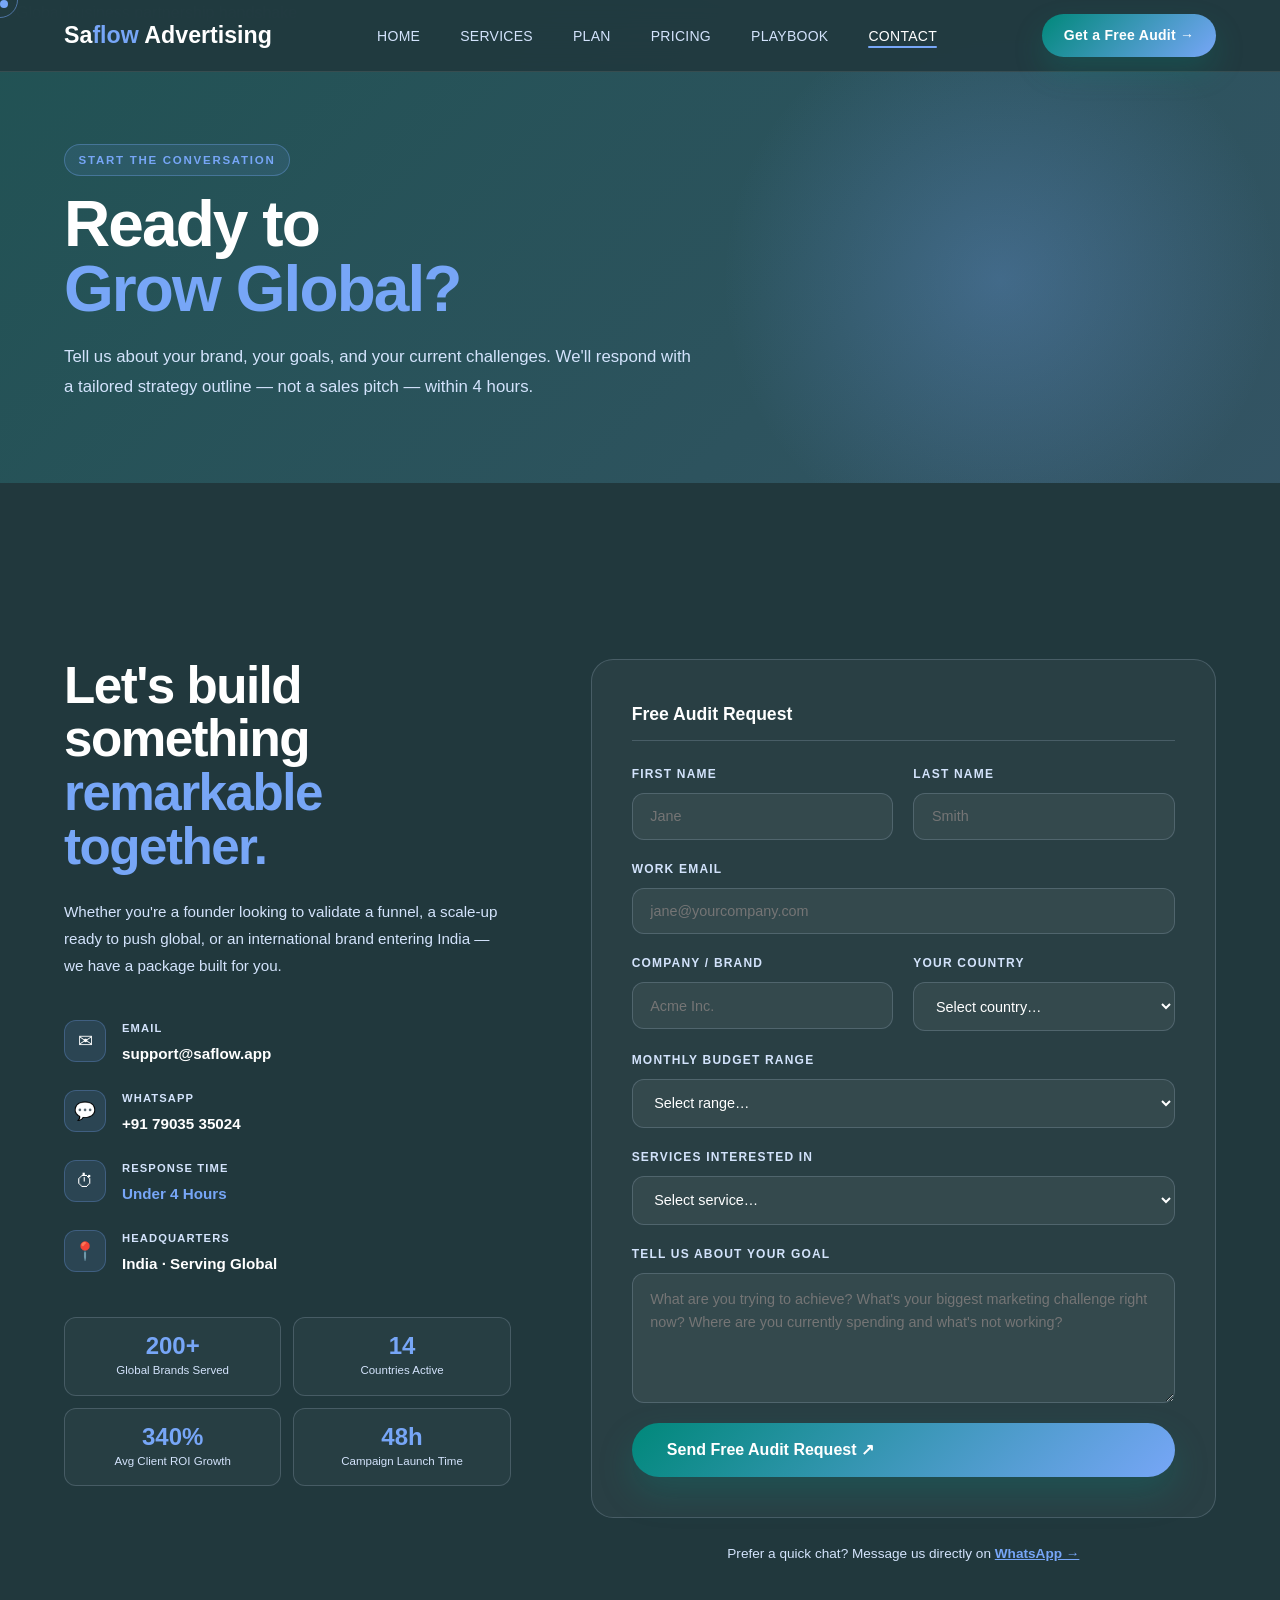
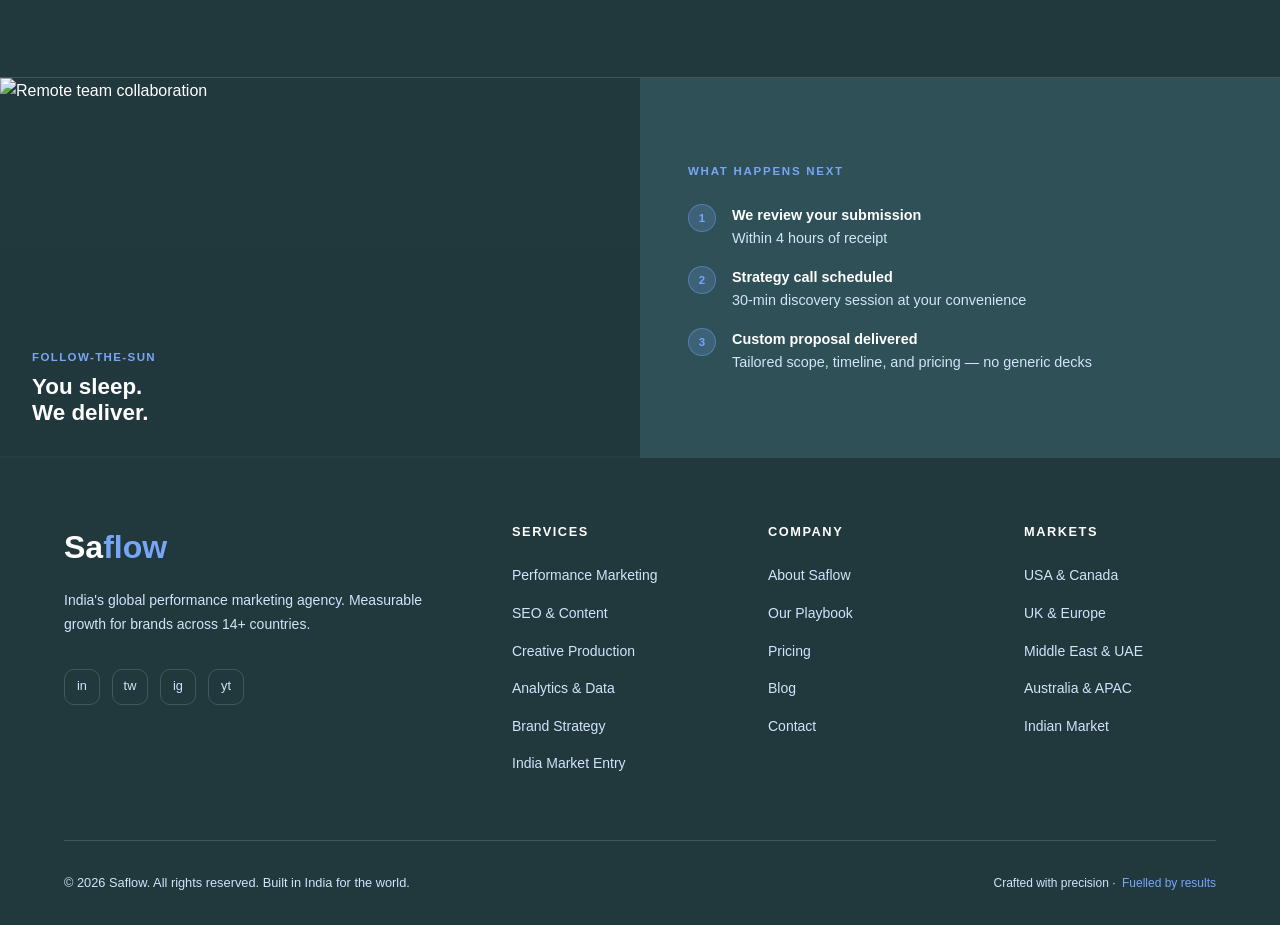
==== contact.html @ bac167d6 "complete UI" ====
<!DOCTYPE html>
<html lang="en">
<head>
<meta charset="UTF-8"/>
<meta name="viewport" content="width=device-width, initial-scale=1.0"/>
<title>Contact — Saflow Advertising</title>
<meta name="description" content="Get in touch with Saflow Advertising. Start a free performance audit, request a custom quote, or just ask a question — we respond in under 4 hours."/>
<meta property="og:title" content="Contact Saflow Advertising"/>
<meta property="og:description" content="Ready to grow globally? Get a free audit from Saflow Advertising. Response in under 4 hours."/>
<meta property="og:type" content="website"/>
<meta property="og:url" content="https://ads.saflow.app/contact.html"/>
<meta property="og:image" content="https://ads.saflow.app/og-image.png"/>
<meta name="theme-color" content="#21383D"/>
<link rel="canonical" href="https://ads.saflow.app/contact.html"/>
<link rel="icon" type="image/svg+xml" href="favicon.svg"/>
<link rel="preconnect" href="https://fonts.googleapis.com"/>
<link rel="preconnect" href="https://fonts.gstatic.com" crossorigin/>
<link href="https://fonts.googleapis.com/css2?family=Syne:wght@400;700;800&family=DM+Sans:ital,opsz,wght@0,9..40,300;0,9..40,400;0,9..40,500;1,9..40,300&display=swap" rel="stylesheet"/>
<link rel="stylesheet" href="shared.css"/>
<style>
.contact-layout{display:grid;grid-template-columns:1fr 1.4fr;gap:5rem;align-items:start;margin-top:4rem}
.contact-sidebar{position:sticky;top:120px}
.contact-sidebar-title{font-family:var(--font-head);font-size:clamp(2rem,4vw,3.2rem);font-weight:800;line-height:1.05;letter-spacing:-.03em;color:var(--txt);margin-bottom:1.5rem}
.contact-sidebar-title em{color:var(--accent2);font-style:normal}
.contact-sidebar-desc{color:var(--txt2);font-size:.95rem;line-height:1.8;font-weight:300;margin-bottom:2.5rem}
.contact-details{display:flex;flex-direction:column;gap:1.5rem;margin-bottom:2.5rem}
.contact-detail-item{display:flex;gap:1rem;align-items:flex-start}
.contact-detail-icon{width:42px;height:42px;border-radius:12px;background:rgba(119,166,247,.12);border:1px solid rgba(119,166,247,.28);display:flex;align-items:center;justify-content:center;font-size:1.1rem;flex-shrink:0}
.contact-detail-label{font-size:.7rem;font-weight:700;letter-spacing:.1em;text-transform:uppercase;color:var(--txt2);margin-bottom:.25rem}
.contact-detail-val{color:var(--txt);font-weight:600;font-size:.95rem}
.trust-badges{display:grid;grid-template-columns:1fr 1fr;gap:.75rem}
.trust-badge{border:1px solid var(--border);border-radius:12px;padding:1rem;text-align:center;background:rgba(255,255,255,.03)}
.trust-badge-num{font-family:var(--font-head);font-size:1.5rem;font-weight:800;color:var(--accent2);line-height:1}
.trust-badge-label{font-size:.72rem;color:var(--txt2);margin-top:.3rem;line-height:1.4}
.form-card{background:rgba(255,255,255,.04);border:1px solid var(--border);border-radius:22px;padding:2.5rem}
.form-section-title{font-family:var(--font-head);font-size:1.1rem;font-weight:700;color:var(--txt);margin-bottom:1.5rem;padding-bottom:.75rem;border-bottom:1px solid var(--border)}
@media(max-width:1024px){.contact-layout{grid-template-columns:1fr;gap:3rem}.contact-sidebar{position:static}.trust-badges{grid-template-columns:repeat(4,1fr)}}
@media(max-width:768px){.trust-badges{grid-template-columns:1fr 1fr}.form-card{padding:1.5rem}}
</style>
</head>
<body>
<div class="cursor" id="cursor"></div>
<div class="cursor-ring" id="cursorRing"></div>

<!-- NAV -->
<nav>
  <a href="index.html" class="nav-logo">Sa<span>flow</span> Advertising</a>
  <button class="nav-toggle" id="navToggle" type="button" aria-label="Toggle menu" aria-expanded="false"><span></span></button>
  <ul class="nav-links">
    <li><a href="index.html">Home</a></li>
    <li><a href="services.html">Services</a></li>
    <li><a href="plan.html">Plan</a></li>
    <li><a href="pricing.html">Pricing</a></li>
    <li><a href="playbook.html">Playbook</a></li>
    <li><a href="contact.html">Contact</a></li>
  </ul>
  <a href="contact.html" class="nav-cta">Get a Free Audit →</a>
</nav>

<!-- PAGE HERO -->
<section class="page-hero">
  <img class="page-hero-img" src="https://images.unsplash.com/photo-1521791136064-7986c2920216?w=1400&q=80" alt="Global business partnership handshake"/>
  <div class="page-hero-glow"></div>
  <div class="page-hero-inner">
    <div class="page-hero-tag">Start the Conversation</div>
    <h1 class="page-hero-title">Ready to<br/><em>Grow Global?</em></h1>
    <p class="page-hero-desc">Tell us about your brand, your goals, and your current challenges. We'll respond with a tailored strategy outline — not a sales pitch — within 4 hours.</p>
  </div>
</section>

<!-- CONTACT SECTION -->
<section class="section" style="background:var(--bg)">
  <div class="contact-layout">

    <!-- SIDEBAR -->
    <div class="contact-sidebar reveal-left">
      <div class="contact-sidebar-title">Let's build something<br/><em>remarkable together.</em></div>
      <p class="contact-sidebar-desc">Whether you're a founder looking to validate a funnel, a scale-up ready to push global, or an international brand entering India — we have a package built for you.</p>

      <div class="contact-details">
        <div class="contact-detail-item">
          <div class="contact-detail-icon">✉</div>
          <div>
            <div class="contact-detail-label">Email</div>
            <div class="contact-detail-val">support@saflow.app</div>
          </div>
        </div>
        <div class="contact-detail-item">
          <div class="contact-detail-icon">💬</div>
          <div>
            <div class="contact-detail-label">WhatsApp</div>
            <div class="contact-detail-val">+91 79035 35024</div>
          </div>
        </div>
        <div class="contact-detail-item">
          <div class="contact-detail-icon">⏱</div>
          <div>
            <div class="contact-detail-label">Response Time</div>
            <div class="contact-detail-val" style="color:var(--accent2)">Under 4 Hours</div>
          </div>
        </div>
        <div class="contact-detail-item">
          <div class="contact-detail-icon">📍</div>
          <div>
            <div class="contact-detail-label">Headquarters</div>
            <div class="contact-detail-val">India · Serving Global</div>
          </div>
        </div>
      </div>

      <div class="trust-badges">
        <div class="trust-badge">
          <div class="trust-badge-num">200+</div>
          <div class="trust-badge-label">Global Brands Served</div>
        </div>
        <div class="trust-badge">
          <div class="trust-badge-num">14</div>
          <div class="trust-badge-label">Countries Active</div>
        </div>
        <div class="trust-badge">
          <div class="trust-badge-num">340%</div>
          <div class="trust-badge-label">Avg Client ROI Growth</div>
        </div>
        <div class="trust-badge">
          <div class="trust-badge-num">48h</div>
          <div class="trust-badge-label">Campaign Launch Time</div>
        </div>
      </div>
    </div>

    <!-- FORM -->
    <div class="reveal">
      <div class="form-card">
        <div class="form-section-title">Free Audit Request</div>
        <form class="contact-form" id="contactForm" action="https://formspree.io/f/saflow" method="POST" onsubmit="handleSubmit(event)">
          <div class="form-row">
            <div class="form-group">
              <label class="form-label" for="firstName">First Name</label>
              <input class="form-input" type="text" id="firstName" name="firstName" placeholder="Jane" required/>
            </div>
            <div class="form-group">
              <label class="form-label" for="lastName">Last Name</label>
              <input class="form-input" type="text" id="lastName" name="lastName" placeholder="Smith" required/>
            </div>
          </div>
          <div class="form-group">
            <label class="form-label" for="email">Work Email</label>
            <input class="form-input" type="email" id="email" name="email" placeholder="jane@yourcompany.com" required/>
          </div>
          <div class="form-row">
            <div class="form-group">
              <label class="form-label" for="company">Company / Brand</label>
              <input class="form-input" type="text" id="company" name="company" placeholder="Acme Inc."/>
            </div>
            <div class="form-group">
              <label class="form-label" for="country">Your Country</label>
              <select class="form-select" id="country" name="country">
                <option value="">Select country…</option>
                <option>United States</option>
                <option>United Kingdom</option>
                <option>Germany</option>
                <option>UAE / Dubai</option>
                <option>Australia</option>
                <option>Canada</option>
                <option>Singapore</option>
                <option>Netherlands</option>
                <option>France</option>
                <option>India</option>
                <option>Other</option>
              </select>
            </div>
          </div>
          <div class="form-group">
            <label class="form-label" for="budget">Monthly Budget Range</label>
            <select class="form-select" id="budget" name="budget">
              <option value="">Select range…</option>
              <option>Under $1,500/mo</option>
              <option>$1,500 – $5,000/mo</option>
              <option>$5,000 – $10,000/mo</option>
              <option>$10,000 – $25,000/mo</option>
              <option>$25,000+/mo</option>
            </select>
          </div>
          <div class="form-group">
            <label class="form-label" for="services">Services Interested In</label>
            <select class="form-select" id="services" name="services">
              <option value="">Select service…</option>
              <option>Performance Marketing (Google/Meta)</option>
              <option>SEO &amp; Content Strategy</option>
              <option>Creative Content Production</option>
              <option>Analytics &amp; Data Intelligence</option>
              <option>Brand Strategy &amp; Identity</option>
              <option>India Market Entry</option>
              <option>Full Growth Retainer</option>
            </select>
          </div>
          <div class="form-group">
            <label class="form-label" for="message">Tell Us About Your Goal</label>
            <textarea class="form-textarea" id="message" name="message" placeholder="What are you trying to achieve? What's your biggest marketing challenge right now? Where are you currently spending and what's not working?"></textarea>
          </div>
          <button type="submit" class="form-submit" id="submitBtn">
            <span id="submitText">Send Free Audit Request ↗</span>
          </button>
        </form>
        <div id="formSuccess" style="display:none;text-align:center;padding:2rem 0">
          <div style="font-size:2.5rem;margin-bottom:1rem">✅</div>
          <div style="font-family:var(--font-head);font-size:1.35rem;font-weight:700;color:var(--txt);margin-bottom:.65rem">Request received!</div>
          <div style="color:var(--txt2);font-size:.9rem;line-height:1.7">We'll review your details and get back to you<br/>within <strong style="color:var(--accent2)">4 hours</strong> with a personalised strategy outline.</div>
        </div>
      </div>

      <!-- Alternative contact note -->
      <div style="margin-top:1.5rem;text-align:center;color:var(--txt2);font-size:.85rem;line-height:1.7">
        Prefer a quick chat? Message us directly on
        <a href="https://wa.me/917903535024" style="color:var(--accent2);font-weight:700">WhatsApp →</a>
      </div>
    </div>
  </div>
</section>

<!-- IMAGE FEATURE -->
<div style="display:grid;grid-template-columns:1fr 1fr;height:380px;border-top:1px solid var(--border);border-bottom:1px solid var(--border)">
  <div class="img-panel" style="border-radius:0;border:none;height:380px">
    <img src="https://images.unsplash.com/photo-1600880292203-757bb62b4baf?w=900&q=80" alt="Remote team collaboration" loading="lazy"/>
    <div class="img-overlay"></div>
    <div style="position:absolute;bottom:2rem;left:2rem;z-index:2">
      <div style="font-size:.72rem;font-weight:700;letter-spacing:.12em;text-transform:uppercase;color:var(--accent2);margin-bottom:.5rem">Follow-The-Sun</div>
      <div style="font-family:var(--font-head);font-size:1.4rem;font-weight:800;color:var(--txt);line-height:1.15">You sleep.<br/>We deliver.</div>
    </div>
  </div>
  <div style="background:var(--bg3);padding:3rem;display:flex;flex-direction:column;justify-content:center;gap:1.5rem">
    <div style="font-size:.72rem;font-weight:700;letter-spacing:.15em;text-transform:uppercase;color:var(--accent2)">What Happens Next</div>
    <div style="display:flex;flex-direction:column;gap:1rem">
      <div style="display:flex;gap:1rem;align-items:flex-start"><div style="width:28px;height:28px;border-radius:50%;background:rgba(119,166,247,.2);border:1px solid rgba(119,166,247,.4);display:flex;align-items:center;justify-content:center;font-size:.72rem;font-weight:800;color:var(--accent2);flex-shrink:0">1</div><div style="color:var(--txt2);font-size:.9rem;line-height:1.6"><strong style="color:var(--txt)">We review your submission</strong><br/>Within 4 hours of receipt</div></div>
      <div style="display:flex;gap:1rem;align-items:flex-start"><div style="width:28px;height:28px;border-radius:50%;background:rgba(119,166,247,.2);border:1px solid rgba(119,166,247,.4);display:flex;align-items:center;justify-content:center;font-size:.72rem;font-weight:800;color:var(--accent2);flex-shrink:0">2</div><div style="color:var(--txt2);font-size:.9rem;line-height:1.6"><strong style="color:var(--txt)">Strategy call scheduled</strong><br/>30-min discovery session at your convenience</div></div>
      <div style="display:flex;gap:1rem;align-items:flex-start"><div style="width:28px;height:28px;border-radius:50%;background:rgba(119,166,247,.2);border:1px solid rgba(119,166,247,.4);display:flex;align-items:center;justify-content:center;font-size:.72rem;font-weight:800;color:var(--accent2);flex-shrink:0">3</div><div style="color:var(--txt2);font-size:.9rem;line-height:1.6"><strong style="color:var(--txt)">Custom proposal delivered</strong><br/>Tailored scope, timeline, and pricing — no generic decks</div></div>
    </div>
  </div>
</div>

<!-- FOOTER -->
<footer>
  <div class="footer-top">
    <div>
      <div class="footer-brand-name">Sa<span>flow</span></div>
      <p class="footer-brand-desc">India's global performance marketing agency. Measurable growth for brands across 14+ countries.</p>
      <div class="footer-socials"><a href="#" class="social-btn">in</a><a href="#" class="social-btn">tw</a><a href="#" class="social-btn">ig</a><a href="#" class="social-btn">yt</a></div>
    </div>
    <div><h4 class="footer-col-title">Services</h4><ul class="footer-links">
      <li><a href="services.html">Performance Marketing</a></li><li><a href="services.html">SEO &amp; Content</a></li>
      <li><a href="services.html">Creative Production</a></li><li><a href="services.html">Analytics &amp; Data</a></li>
      <li><a href="services.html">Brand Strategy</a></li><li><a href="services.html">India Market Entry</a></li>
    </ul></div>
    <div><h4 class="footer-col-title">Company</h4><ul class="footer-links">
      <li><a href="https://saflow.app/">About Saflow</a></li><li><a href="playbook.html">Our Playbook</a></li>
      <li><a href="pricing.html">Pricing</a></li><li><a href="https://saflow.app/blog/">Blog</a></li><li><a href="contact.html">Contact</a></li>
    </ul></div>
    <div><h4 class="footer-col-title">Markets</h4><ul class="footer-links">
      <li><a href="index.html#global">USA &amp; Canada</a></li><li><a href="index.html#global">UK &amp; Europe</a></li>
      <li><a href="index.html#global">Middle East &amp; UAE</a></li><li><a href="index.html#global">Australia &amp; APAC</a></li>
      <li><a href="index.html#global">Indian Market</a></li>
    </ul></div>
  </div>
  <div class="footer-bottom">
    <p class="footer-copy">© 2026 Saflow. All rights reserved. Built in India for the world.</p>
    <div class="footer-badge">Crafted with precision · <span>Fuelled by results</span></div>
  </div>
</footer>
<script src="shared.js"></script>
<script>
function handleSubmit(e){
  e.preventDefault();
  const btn = document.getElementById('submitBtn');
  const txt = document.getElementById('submitText');
  btn.disabled = true;
  txt.textContent = 'Sending…';
  // Fallback: mailto if Formspree not configured
  const form = document.getElementById('contactForm');
  const data = new FormData(form);
  const mailto = 'mailto:support@saflow.app?subject=Audit+Request+from+'+encodeURIComponent(data.get('firstName')+' '+data.get('lastName'))+'&body='+encodeURIComponent('Name: '+data.get('firstName')+' '+data.get('lastName')+'\nEmail: '+data.get('email')+'\nCompany: '+data.get('company')+'\nCountry: '+data.get('country')+'\nBudget: '+data.get('budget')+'\nServices: '+data.get('services')+'\n\nMessage:\n'+data.get('message'));
  // Try fetch to formspree
  fetch(form.action, {method:'POST', body: data, headers:{Accept:'application/json'}})
    .then(r => {
      document.getElementById('contactForm').style.display='none';
      document.getElementById('formSuccess').style.display='block';
    })
    .catch(() => {
      // Fallback to mailto
      window.location.href = mailto;
      btn.disabled = false;
      txt.textContent = 'Send Free Audit Request ↗';
    });
}
</script>
</body>
</html>
---- shared.css ----
:root{
  --bg:#21383D;
  --bg2:#28464B;
  --bg3:#2F5057;
  --txt:#FFFFFF;
  --txt2:#D3E3FC;
  --accent:#00887A;
  --accent-hover:#006F64;
  --accent2:#77A6F7;
  --accent3:#FFCCBC;
  --border:rgba(211,227,252,0.18);
  --font-head:Calibri,'Segoe UI',Arial,sans-serif;
  --font-body:Calibri,'Segoe UI',Arial,sans-serif;
}
html{scroll-behavior:smooth;font-size:16px}
*,*::before,*::after{box-sizing:border-box;margin:0;padding:0;cursor:none}
body{background:var(--bg);color:var(--txt);font-family:var(--font-body);line-height:1.6}
a{color:inherit}
.cursor{position:fixed;width:8px;height:8px;background:var(--accent2);border-radius:50%;pointer-events:none;z-index:9999;top:0;left:0;will-change:transform}
.cursor-ring{position:fixed;width:36px;height:36px;border:1px solid rgba(119,166,247,0.55);border-radius:50%;pointer-events:none;z-index:9998;transform:translate(-50%,-50%);transition:width .3s,height .3s,border-color .3s}
::-webkit-scrollbar{width:3px}
::-webkit-scrollbar-track{background:var(--bg)}
::-webkit-scrollbar-thumb{background:var(--accent);border-radius:2px}
nav{position:fixed;top:0;left:0;right:0;z-index:100;padding:0 5%;display:flex;align-items:center;justify-content:space-between;height:72px;background:rgba(33,56,61,.9);backdrop-filter:blur(16px);border-bottom:1px solid var(--border)}
.nav-logo{font-family:var(--font-head);font-size:1.45rem;font-weight:800;letter-spacing:0;color:var(--txt);text-decoration:none;white-space:nowrap}
.nav-logo span{color:var(--accent2)}
.nav-links{display:flex;gap:2.5rem;list-style:none}
.nav-links a{color:var(--txt2);font-size:.875rem;text-decoration:none;font-weight:500;letter-spacing:.02em;text-transform:uppercase;transition:color .2s}
.nav-links a:hover{color:var(--txt)}
.nav-cta{background:linear-gradient(135deg,var(--accent),var(--accent2));color:#fff;border:none;padding:.65rem 1.35rem;font-size:.875rem;font-weight:700;cursor:none;border-radius:999px;text-decoration:none;transition:all .2s;letter-spacing:.02em;box-shadow:0 14px 30px rgba(0,136,122,.24)}
.nav-cta:hover{background:linear-gradient(135deg,var(--accent-hover),var(--accent));transform:translateY(-1px)}
.nav-toggle{display:none;width:42px;height:42px;border:1px solid var(--border);border-radius:12px;background:rgba(255,255,255,.06);color:var(--txt);align-items:center;justify-content:center;cursor:pointer}
.nav-toggle span{position:relative;width:18px;height:2px;background:currentColor;border-radius:999px;transition:background .2s}
.nav-toggle span::before,.nav-toggle span::after{content:"";position:absolute;left:0;width:18px;height:2px;background:currentColor;border-radius:999px;transition:transform .2s,top .2s}
.nav-toggle span::before{top:-6px}
.nav-toggle span::after{top:6px}
body.nav-open{overflow:hidden}
body.nav-open .nav-toggle span{background:transparent}
body.nav-open .nav-toggle span::before{top:0;transform:rotate(45deg)}
body.nav-open .nav-toggle span::after{top:0;transform:rotate(-45deg)}
.hero{min-height:100vh;display:flex;align-items:center;padding:7.5rem 5% 4.5rem;position:relative;overflow:hidden}
.hero-noise{position:absolute;inset:0;opacity:.035;background-image:url("data:image/svg+xml,%3Csvg viewBox='0 0 256 256' xmlns='http://www.w3.org/2000/svg'%3E%3Cfilter id='n'%3E%3CfeTurbulence type='fractalNoise' baseFrequency='0.9' numOctaves='4'/%3E%3C/filter%3E%3Crect width='100%25' height='100%25' filter='url(%23n)'/%3E%3C/svg%3E");background-size:200px}
.hero-grid{position:absolute;inset:0;background-image:linear-gradient(rgba(255,255,255,.03) 1px,transparent 1px),linear-gradient(90deg,rgba(255,255,255,.03) 1px,transparent 1px);background-size:80px 80px;mask-image:linear-gradient(to bottom,transparent 0%,black 30%,black 70%,transparent 100%)}
.hero-glow{position:absolute;top:10%;right:6%;width:600px;height:600px;background:radial-gradient(circle,rgba(119,166,247,.32),transparent 70%);pointer-events:none}
.hero-glow2{position:absolute;bottom:7%;left:5%;width:430px;height:430px;background:radial-gradient(circle,rgba(255,204,188,.18),transparent 70%);pointer-events:none}
.hero-inner{position:relative;z-index:1;width:100%;max-width:1680px;margin:0 auto;display:grid;grid-template-columns:minmax(420px,.78fr) minmax(520px,1fr);gap:clamp(2.5rem,5vw,6rem);align-items:center}
.hero-copy{max-width:620px}
.hero-badge{position:relative;display:inline-flex;align-items:center;gap:.5rem;background:rgba(211,227,252,.12);border:1px solid rgba(119,166,247,.42);color:var(--accent3);font-size:.72rem;font-weight:700;letter-spacing:.1em;text-transform:uppercase;padding:.42rem 1rem;border-radius:999px;margin-bottom:1.35rem;animation:fadeUp .8s ease both;width:max-content}
.hero-badge::before{content:'';width:6px;height:6px;background:var(--accent2);border-radius:50%;animation:pulse 2s infinite}
@keyframes pulse{0%,100%{opacity:1;transform:scale(1)}50%{opacity:.55;transform:scale(1.4)}}
.hero-headline{position:relative;font-family:var(--font-head);font-size:clamp(2.8rem,4.35vw,5rem);font-weight:800;line-height:1;letter-spacing:0;color:var(--txt);animation:fadeUp .9s ease .1s both;max-width:620px}
.hero-headline .line-orange{color:var(--accent2)}
.hero-headline .line-outline{-webkit-text-stroke:1px rgba(247,241,230,.9);color:transparent}
.hero-sub-row{position:relative;display:flex;flex-direction:column;align-items:flex-start;margin-top:1.6rem;gap:1.6rem;animation:fadeUp 1s ease .3s both}
.hero-desc{max-width:540px;color:var(--txt2);font-size:1rem;line-height:1.75;font-weight:300}
.hero-desc strong{color:var(--txt);font-weight:600}
.hero-actions{display:flex;flex-direction:row;align-items:center;gap:1rem;flex-wrap:wrap}
.btn-primary{display:inline-flex;align-items:center;gap:.75rem;background:linear-gradient(135deg,var(--accent),var(--accent2));color:#fff;padding:1rem 2rem;font-size:1rem;font-weight:700;text-decoration:none;border-radius:999px;transition:all .25s;white-space:nowrap;cursor:none;box-shadow:0 16px 34px rgba(0,136,122,.26)}
.btn-primary:hover{background:linear-gradient(135deg,var(--accent-hover),var(--accent));transform:translateY(-2px);gap:1.25rem}
.btn-ghost{display:inline-flex;align-items:center;gap:.5rem;color:var(--txt2);font-size:.875rem;text-decoration:none;transition:color .2s;cursor:none}
.btn-ghost:hover{color:var(--txt)}
.hero-scroll{position:relative;display:flex;align-items:center;gap:.75rem;color:var(--txt2);font-size:.75rem;letter-spacing:.1em;text-transform:uppercase;margin-top:3.25rem}
.hero-scroll-line{width:40px;height:1px;background:var(--txt2)}
.hero-visual{position:relative;min-height:560px;width:100%;max-width:860px;justify-self:center;animation:fadeUp 1s ease .2s both}
.ad-orbit{position:absolute;inset:0;border:1px solid rgba(211,227,252,.28);border-radius:42px;background:linear-gradient(145deg,rgba(211,227,252,.14),rgba(119,166,247,.12));box-shadow:0 36px 90px rgba(0,0,0,.22);overflow:hidden}
.ad-orbit::before{content:"";position:absolute;inset:-1px;background:linear-gradient(90deg,transparent,rgba(255,204,188,.5),transparent);height:1px}
.ad-gridlines{position:absolute;inset:0;background-image:linear-gradient(rgba(255,255,255,.035) 1px,transparent 1px),linear-gradient(90deg,rgba(255,255,255,.035) 1px,transparent 1px);background-size:38px 38px;mask-image:radial-gradient(circle at 50% 46%,black 0 52%,transparent 78%)}
.ad-dashboard{position:absolute;left:7%;right:7%;top:11%;padding:22px;border:1px solid rgba(211,227,252,.22);border-radius:22px;background:rgba(33,56,61,.76);backdrop-filter:blur(18px);box-shadow:0 28px 64px rgba(0,0,0,.28)}
.dash-top{display:flex;justify-content:space-between;align-items:center;margin-bottom:20px}
.dash-brand{display:flex;align-items:center;gap:10px;color:var(--txt);font-weight:800;letter-spacing:.02em}
.dash-brand i{width:10px;height:10px;border-radius:50%;background:var(--accent3);box-shadow:0 0 0 7px rgba(255,204,188,.14)}
.dash-live{font-size:.72rem;font-weight:800;letter-spacing:.08em;color:var(--accent3);text-transform:uppercase}
.metric-row{display:grid;grid-template-columns:1fr 88px;gap:18px;align-items:center;padding:14px 0;border-top:1px solid rgba(247,241,230,.08)}
.metric-row:first-of-type{border-top:0}
.metric-name{font-size:.82rem;color:var(--txt2);font-weight:700;text-transform:uppercase;letter-spacing:.08em}
.metric-value{font-family:var(--font-head);font-size:1.25rem;font-weight:800;color:var(--txt);text-align:right}
.metric-bar{grid-column:1/-1;height:8px;border-radius:999px;background:rgba(255,255,255,.08);overflow:hidden}
.metric-bar span{display:block;height:100%;border-radius:inherit;background:linear-gradient(90deg,var(--accent),var(--accent2))}
.ad-card{position:absolute;border:1px solid rgba(247,241,230,.12);background:rgba(13,27,25,.86);backdrop-filter:blur(14px);border-radius:18px;padding:18px;box-shadow:0 22px 50px rgba(0,0,0,.28)}
.ad-card h3{font-family:var(--font-head);font-size:1rem;line-height:1.1;margin-bottom:8px}
.ad-card p{font-size:.78rem;color:var(--txt2);line-height:1.5}
.ad-card.search{left:2%;bottom:14%;width:210px}
.ad-card.social{right:1%;bottom:9%;width:220px}
.ad-card.creative{right:9%;top:3%;width:190px}
.ad-icon{width:38px;height:38px;border-radius:12px;display:grid;place-items:center;background:rgba(255,204,188,.14);color:var(--accent3);border:1px solid rgba(255,204,188,.32);margin-bottom:12px;font-weight:900}
.ad-pulse{position:absolute;left:49%;top:54%;width:20px;height:20px;border-radius:50%;background:var(--accent3);box-shadow:0 0 0 14px rgba(255,204,188,.14),0 0 0 32px rgba(255,204,188,.06)}
.ad-path{position:absolute;inset:0;pointer-events:none}
.ad-path svg{width:100%;height:100%}
@keyframes fadeUp{from{opacity:0;transform:translateY(30px)}to{opacity:1;transform:translateY(0)}}
.marquee-section{padding:1.5rem 0;border-top:1px solid var(--border);border-bottom:1px solid var(--border);overflow:hidden;background:var(--bg2)}
.marquee-track{display:flex;gap:0;white-space:nowrap;animation:marquee 30s linear infinite}
.marquee-track:hover{animation-play-state:paused}
.marquee-item{display:inline-flex;align-items:center;gap:1rem;padding:0 2.5rem;font-size:.8rem;font-weight:700;letter-spacing:.12em;text-transform:uppercase;color:var(--txt2)}
.marquee-dot{width:5px;height:5px;background:var(--accent2);border-radius:50%;flex-shrink:0}
@keyframes marquee{from{transform:translateX(0)}to{transform:translateX(-50%)}}
.stats-section{padding:6rem 5%;display:grid;grid-template-columns:repeat(4,1fr);gap:1px;background:var(--border);border-top:1px solid var(--border);border-bottom:1px solid var(--border)}
.stat-box{background:var(--bg);padding:3rem 2.5rem;display:flex;flex-direction:column;gap:.75rem;transition:background .3s}
.stat-box:hover{background:var(--bg3)}
.stat-num{font-family:var(--font-head);font-size:clamp(2.5rem,5vw,4.5rem);font-weight:800;line-height:1;letter-spacing:-.03em;color:var(--txt)}
.stat-num span{color:var(--accent2)}
.stat-label{font-size:.875rem;color:var(--txt2);font-weight:500;letter-spacing:.03em}
.stat-bar{width:32px;height:2px;background:var(--accent2);margin-top:.5rem}
.section{padding:7rem 5%}
.section-tag{display:inline-block;font-size:.75rem;font-weight:700;letter-spacing:.15em;text-transform:uppercase;color:var(--accent2);margin-bottom:1.25rem}
.section-title{font-family:var(--font-head);font-size:clamp(2rem,4vw,3.5rem);font-weight:800;line-height:1.05;letter-spacing:-.025em;color:var(--txt);margin-bottom:1.5rem}
.section-title em{color:var(--accent2);font-style:normal}
.section-body{color:var(--txt2);font-size:1rem;line-height:1.8;font-weight:300;max-width:560px}
.atlas-section{background:var(--bg);position:relative}
.atlas-section.alt{background:var(--bg2)}
.atlas-lead{color:var(--txt2);font-size:1rem;line-height:1.8;max-width:760px;margin-bottom:2.5rem}
.truth-box{border:1px solid var(--border);border-left:3px solid var(--accent3);background:linear-gradient(135deg,rgba(255,204,188,.13),rgba(119,166,247,.12));border-radius:14px;padding:2rem;margin:2rem 0 2.5rem;max-width:900px}
.truth-box p{font-family:var(--font-head);font-size:clamp(1.45rem,3vw,2.3rem);line-height:1.18;letter-spacing:-.02em;color:var(--txt)}
.truth-box span{color:var(--accent2)}
.atlas-grid{display:grid;grid-template-columns:repeat(3,1fr);gap:1px;background:var(--border);border:1px solid var(--border)}
.atlas-grid.two{grid-template-columns:repeat(2,1fr)}
.atlas-grid.four{grid-template-columns:repeat(4,1fr)}
.atlas-card{background:var(--bg2);padding:2rem;position:relative;overflow:hidden;transition:background .25s}
.atlas-section.alt .atlas-card{background:var(--bg)}
.atlas-card:hover{background:var(--bg3)}
.atlas-num{font-family:var(--font-head);font-size:.75rem;font-weight:800;color:var(--accent2);letter-spacing:.14em;text-transform:uppercase;margin-bottom:1rem}
.atlas-name{font-family:var(--font-head);font-size:1.25rem;font-weight:800;line-height:1.15;color:var(--txt);margin-bottom:.65rem}
.atlas-tagline{font-size:.72rem;color:var(--accent2);font-weight:800;letter-spacing:.1em;text-transform:uppercase;margin-bottom:1rem}
.atlas-desc{font-size:.9rem;color:var(--txt2);line-height:1.7}
.atlas-list{list-style:none;margin-top:1.1rem;display:grid;gap:.55rem}
.atlas-list li{font-size:.82rem;color:var(--txt2);line-height:1.5;display:flex;gap:.65rem}
.atlas-list li::before{content:"→";color:var(--accent2);font-weight:800;flex-shrink:0}
.price-pill{display:inline-flex;margin:.4rem 0 1rem;padding:.38rem .75rem;border-radius:999px;border:1px solid rgba(255,204,188,.34);background:rgba(255,204,188,.12);color:var(--accent3);font-weight:800;font-size:.78rem}
.comparison-grid{display:grid;grid-template-columns:1fr 1fr;gap:1px;background:var(--border);border:1px solid var(--border);max-width:980px}
.comparison-head,.comparison-cell{padding:1rem 1.3rem;background:var(--bg2)}
.comparison-head{font-size:.75rem;text-transform:uppercase;letter-spacing:.13em;font-weight:800;color:var(--accent2)}
.comparison-cell{color:var(--txt2);font-size:.9rem}
.comparison-cell.good{color:var(--txt)}
.money-graph{display:grid;grid-template-columns:repeat(3,1fr);gap:1px;background:var(--border);border:1px solid var(--border);max-width:1100px;margin:2.5rem 0 0}
.money-item{background:var(--bg2);padding:1.5rem}
.money-label{display:flex;justify-content:space-between;gap:1rem;align-items:flex-end;margin-bottom:1rem}
.money-label strong{font-family:var(--font-head);font-size:1rem;color:var(--txt)}
.money-label span{font-size:.78rem;color:var(--txt2);font-weight:700;text-transform:uppercase;letter-spacing:.08em}
.money-bars{display:grid;gap:.85rem}
.money-row{display:grid;grid-template-columns:82px 1fr 76px;gap:.8rem;align-items:center;font-size:.84rem;color:var(--txt2)}
.money-track{height:14px;border-radius:999px;background:rgba(255,255,255,.08);overflow:hidden}
.money-fill{display:block;height:100%;border-radius:inherit;background:linear-gradient(90deg,var(--accent),var(--accent2))}
.money-fill.low{background:linear-gradient(90deg,rgba(211,227,252,.38),rgba(255,204,188,.86))}
.money-price{text-align:right;color:var(--txt);font-weight:800}
.client-pricing{background:var(--bg2)}
.pricing-intro{display:grid;grid-template-columns:minmax(0,.9fr) minmax(320px,.6fr);gap:2rem;align-items:end;margin-bottom:2.5rem}
.pricing-proof{border:1px solid rgba(255,204,188,.28);background:rgba(255,204,188,.1);border-radius:18px;padding:1.5rem}
.pricing-proof strong{display:block;font-family:var(--font-head);font-size:clamp(2rem,5vw,3.8rem);line-height:1;color:var(--accent2);margin-bottom:.45rem}
.pricing-proof span{display:block;color:var(--txt);font-weight:800;margin-bottom:.35rem}
.pricing-proof p{color:var(--txt2);font-size:.9rem;line-height:1.65}
.country-savings-grid{display:grid;grid-template-columns:repeat(5,1fr);gap:1px;background:var(--border);border:1px solid var(--border)}
.country-saving-card{background:var(--bg);padding:1.5rem;display:grid;gap:.85rem}
.country-top{display:flex;justify-content:space-between;align-items:center;gap:1rem}
.country-name{font-family:var(--font-head);font-weight:800;color:var(--txt);font-size:1.05rem}
.country-flag{font-size:1.35rem}
.country-rate{font-family:var(--font-head);font-size:1.25rem;font-weight:800;color:var(--txt)}
.country-rate small{display:block;color:var(--txt2);font-size:.72rem;font-weight:700;margin-top:.2rem}
.saflow-rate{color:var(--accent2);font-weight:800}
.save-chip{width:max-content;max-width:100%;padding:.32rem .65rem;border-radius:999px;background:rgba(0,136,122,.16);border:1px solid rgba(0,136,122,.28);color:#D3E3FC;font-size:.72rem;font-weight:800}
.country-bar{height:9px;border-radius:999px;background:rgba(255,255,255,.08);overflow:hidden}
.country-bar span{display:block;height:100%;border-radius:inherit;background:linear-gradient(90deg,var(--accent),var(--accent2))}
.service-price-grid{display:grid;grid-template-columns:repeat(3,1fr);gap:1px;background:var(--border);border:1px solid var(--border);margin-top:2.5rem}
.service-price-card{background:var(--bg);padding:1.5rem}
.service-price-card h3{font-family:var(--font-head);font-size:1.05rem;color:var(--txt);margin-bottom:1rem}
.price-compare-row{display:grid;grid-template-columns:1fr auto;gap:1rem;padding:.7rem 0;border-top:1px solid var(--border);font-size:.88rem}
.price-compare-row:first-of-type{border-top:0}
.price-compare-row span:first-child{color:var(--txt2)}
.price-compare-row span:last-child{font-weight:800;color:var(--txt);text-align:right}
.price-compare-row.saflow span:last-child{color:var(--accent2)}
.client-line{margin-top:2rem;color:var(--txt);font-size:1rem;line-height:1.8;max-width:860px}
.client-line strong{color:var(--accent2)}
.playbook-steps{display:grid;grid-template-columns:repeat(4,1fr);gap:1px;background:var(--border);border:1px solid var(--border)}
.playbook-step{background:var(--bg2);padding:2rem}
.playbook-step strong{display:block;font-family:var(--font-head);font-size:2.2rem;color:rgba(119,166,247,.45);line-height:1;margin-bottom:1rem}
.mini-table{width:100%;border-collapse:separate;border-spacing:0 2px;margin-top:1.5rem}
.mini-table th,.mini-table td{text-align:left;padding:.85rem 1rem;background:var(--bg2);border-bottom:1px solid var(--border);font-size:.86rem}
.mini-table th{font-size:.72rem;color:var(--accent2);letter-spacing:.12em;text-transform:uppercase}
.mini-table td{color:var(--txt2)}
.mini-table td:first-child{color:var(--txt);font-weight:700}
.services-section{background:var(--bg2)}
.services-header{display:flex;justify-content:space-between;align-items:flex-end;margin-bottom:4rem;gap:2rem}
.services-grid{display:grid;grid-template-columns:repeat(3,1fr);gap:1px;background:var(--border);border:1px solid var(--border)}
.service-card{background:var(--bg2);padding:2.5rem;position:relative;overflow:hidden;transition:background .35s;cursor:none}
.service-card::before{content:'';position:absolute;inset:0;background:linear-gradient(135deg,rgba(211,227,252,.12),transparent 60%);opacity:0;transition:opacity .35s}
.service-card:hover{background:var(--bg3)}
.service-card:hover::before{opacity:1}
.service-num{font-family:var(--font-head);font-size:.75rem;font-weight:700;color:var(--accent2);letter-spacing:.15em;margin-bottom:1.5rem}
.service-icon{width:48px;height:48px;margin-bottom:1.5rem;position:relative;display:grid;place-items:center;color:var(--accent3);font-size:1.6rem;border:1px solid rgba(255,204,188,.34);border-radius:12px;background:rgba(255,204,188,.12)}
.service-name{font-family:var(--font-head);font-size:1.25rem;font-weight:700;color:var(--txt);margin-bottom:.75rem;line-height:1.2}
.service-desc{font-size:.875rem;color:var(--txt2);line-height:1.7;font-weight:300}
.service-tags{display:flex;flex-wrap:wrap;gap:.4rem;margin-top:1.5rem}
.tag{font-size:.7rem;font-weight:700;letter-spacing:.08em;text-transform:uppercase;padding:.3rem .75rem;border:1px solid var(--border);color:var(--txt2);border-radius:999px;transition:all .2s}
.service-card:hover .tag{border-color:rgba(119,166,247,.45);color:var(--txt)}
.service-arrow{position:absolute;bottom:2rem;right:2rem;width:36px;height:36px;border:1px solid var(--border);border-radius:50%;display:flex;align-items:center;justify-content:center;color:var(--txt2);font-size:.875rem;transition:all .3s}
.service-card:hover .service-arrow{border-color:var(--accent2);background:var(--accent2);color:#21383D;transform:translate(2px,-2px)}
.why-section{background:var(--bg)}
.why-grid{display:grid;grid-template-columns:1fr 1fr;gap:5rem;align-items:start;margin-top:1rem}
.why-left{position:sticky;top:120px}
.why-big-text{font-family:var(--font-head);font-size:clamp(3rem,6vw,5.5rem);font-weight:800;line-height:1;letter-spacing:-.03em;color:var(--txt)}
.why-big-text .orange{color:var(--accent2)}
.why-big-text .outline{-webkit-text-stroke:1px rgba(255,255,255,.25);color:transparent}
.why-list{display:flex;flex-direction:column;gap:0}
.why-item{padding:2rem 0;border-bottom:1px solid var(--border);display:flex;gap:2rem;align-items:flex-start;transition:all .25s}
.why-item:hover{padding-left:.5rem}
.why-item-num{font-family:var(--font-head);font-size:.75rem;font-weight:700;color:var(--accent2);letter-spacing:.1em;min-width:28px;padding-top:.25rem}
.why-item-title{font-family:var(--font-head);font-size:1.1rem;font-weight:700;color:var(--txt);margin-bottom:.5rem}
.why-item-desc{font-size:.875rem;color:var(--txt2);line-height:1.7;font-weight:300}
.process-section{background:var(--bg3)}
.process-steps{display:grid;grid-template-columns:repeat(5,1fr);gap:0;margin-top:4rem;border:1px solid var(--border);background:var(--border)}
.process-step{background:var(--bg3);padding:2rem 1.75rem;position:relative;transition:background .3s}
.process-step:hover{background:#2F5057}
.process-step-num{font-family:var(--font-head);font-size:2.5rem;font-weight:800;color:rgba(255,255,255,.07);line-height:1;margin-bottom:1rem}
.process-step-title{font-family:var(--font-head);font-size:.95rem;font-weight:700;color:var(--txt);margin-bottom:.5rem;line-height:1.3}
.process-step-desc{font-size:.8rem;color:var(--txt2);line-height:1.6;font-weight:300}
.process-step::after{content:'→';position:absolute;right:-.65rem;top:50%;transform:translateY(-50%);color:var(--accent2);font-size:1rem;z-index:2;background:var(--bg3);padding:.1rem}
.process-step:last-child::after{display:none}
.global-section{background:var(--bg2);text-align:center}
.global-inner{max-width:900px;margin:0 auto}
.markets-grid{display:flex;flex-wrap:wrap;justify-content:center;gap:1rem;margin-top:3rem}
.market-chip{display:flex;align-items:center;gap:.6rem;padding:.75rem 1.5rem;border:1px solid var(--border);border-radius:999px;font-size:.875rem;color:var(--txt);font-weight:500;transition:all .25s;cursor:none}
.market-chip:hover{border-color:var(--accent2);background:rgba(119,166,247,.12);color:var(--accent2)}
.market-flag{font-size:1.1rem}
.market-dot{width:5px;height:5px;background:rgba(255,255,255,.22);border-radius:50%}
.market-chip:hover .market-dot{background:var(--accent2)}
.topics-section{background:var(--bg)}
.topics-grid{display:grid;grid-template-columns:repeat(2,1fr);gap:1rem;margin-top:3rem}
.topic-card{background:var(--bg3);border:1px solid var(--border);padding:2rem;border-radius:14px;display:flex;gap:1.5rem;align-items:flex-start;transition:all .25s;cursor:none}
.topic-card:hover{border-color:rgba(119,166,247,.45);background:#2F5057;transform:translateX(4px)}
.topic-icon-wrap{width:44px;height:44px;border-radius:12px;background:rgba(255,204,188,.12);border:1px solid rgba(255,204,188,.34);display:flex;align-items:center;justify-content:center;flex-shrink:0;font-size:1.1rem}
.topic-title{font-family:var(--font-head);font-size:1rem;font-weight:700;color:var(--txt);margin-bottom:.4rem}
.topic-desc{font-size:.825rem;color:var(--txt2);line-height:1.6;font-weight:300}
.cta-section{background:var(--bg2);padding:8rem 5%;text-align:center;position:relative;overflow:hidden}
.cta-glow{position:absolute;top:50%;left:50%;transform:translate(-50%,-50%);width:800px;height:400px;background:radial-gradient(ellipse,rgba(119,166,247,.26),transparent 70%);pointer-events:none}
.cta-headline{font-family:var(--font-head);font-size:clamp(3rem,7vw,7rem);font-weight:800;line-height:.9;letter-spacing:-.035em;color:var(--txt);margin-bottom:2rem;position:relative}
.cta-headline .line2{color:var(--accent2)}
.cta-sub{color:var(--txt2);font-size:1.1rem;font-weight:300;margin-bottom:3rem;position:relative}
.cta-actions{display:flex;justify-content:center;gap:1rem;flex-wrap:wrap;position:relative}
.btn-big{padding:1.2rem 2.5rem;font-size:1rem;font-weight:700;border-radius:999px;text-decoration:none;display:inline-flex;align-items:center;gap:.75rem;transition:all .25s;cursor:none}
.btn-big-primary{background:linear-gradient(135deg,var(--accent),var(--accent2));color:#fff}
.btn-big-primary:hover{background:linear-gradient(135deg,var(--accent-hover),var(--accent));transform:translateY(-3px)}
.btn-big-ghost{background:transparent;color:var(--txt);border:1px solid var(--border)}
.btn-big-ghost:hover{border-color:var(--txt2);background:rgba(255,255,255,.03)}
.contact-info{display:flex;justify-content:center;gap:3rem;margin-top:4rem;flex-wrap:wrap;position:relative}
.contact-item{display:flex;flex-direction:column;gap:.3rem;align-items:center}
.contact-label{font-size:.75rem;letter-spacing:.1em;text-transform:uppercase;color:var(--txt2);font-weight:700}
.contact-val{font-size:1rem;color:var(--txt);font-weight:600}
footer{background:var(--bg);border-top:1px solid var(--border);padding:4rem 5% 2rem}
.footer-top{display:grid;grid-template-columns:2fr 1fr 1fr 1fr;gap:4rem;margin-bottom:4rem}
.footer-brand-name{font-family:var(--font-head);font-size:2rem;font-weight:800;color:var(--txt);margin-bottom:1rem}
.footer-brand-name span{color:var(--accent2)}
.footer-brand-desc{font-size:.875rem;color:var(--txt2);line-height:1.7;font-weight:300;margin-bottom:2rem}
.footer-socials{display:flex;gap:.75rem}
.social-btn{width:36px;height:36px;border:1px solid var(--border);border-radius:10px;display:flex;align-items:center;justify-content:center;color:var(--txt2);font-size:.8rem;text-decoration:none;transition:all .2s;cursor:none}
.social-btn:hover{border-color:var(--accent2);color:var(--accent2)}
.footer-col-title{font-family:var(--font-head);font-size:.8rem;font-weight:700;letter-spacing:.12em;text-transform:uppercase;color:var(--txt);margin-bottom:1.25rem}
.footer-links{list-style:none;display:flex;flex-direction:column;gap:.75rem}
.footer-links a{color:var(--txt2);text-decoration:none;font-size:.875rem;transition:color .2s;font-weight:300}
.footer-links a:hover{color:var(--txt)}
.footer-bottom{border-top:1px solid var(--border);padding-top:2rem;display:flex;justify-content:space-between;align-items:center;flex-wrap:wrap;gap:1rem}
.footer-copy{font-size:.8rem;color:var(--txt2);font-weight:300}
.footer-badge{font-size:.75rem;color:var(--txt2);display:flex;align-items:center;gap:.4rem}
.footer-badge span{color:var(--accent2)}
.reveal{opacity:0;transform:translateY(40px);transition:opacity .7s ease,transform .7s ease}
.reveal.visible{opacity:1;transform:translateY(0)}
.reveal-left{opacity:0;transform:translateX(-40px);transition:opacity .7s ease,transform .7s ease}
.reveal-left.visible{opacity:1;transform:translateX(0)}
@media(max-width:1024px){.hero-inner{grid-template-columns:1fr}.hero-visual{min-height:430px;max-width:680px}.services-grid{grid-template-columns:repeat(2,1fr)}.atlas-grid,.atlas-grid.two,.atlas-grid.four,.playbook-steps,.money-graph,.pricing-intro,.service-price-grid{grid-template-columns:repeat(2,1fr)}.country-savings-grid{grid-template-columns:repeat(3,1fr)}.why-grid{grid-template-columns:1fr;gap:3rem}.why-left{position:static}.process-steps{grid-template-columns:repeat(3,1fr)}.process-step:nth-child(3)::after{display:none}.footer-top{grid-template-columns:1fr 1fr}}
@media(max-width:768px){*,*::before,*::after{cursor:auto!important}body{cursor:auto}.cursor,.cursor-ring{display:none}nav{height:64px;padding:0 1rem}.nav-toggle{display:flex}.nav-links{position:fixed;left:1rem;right:1rem;top:74px;display:flex;flex-direction:column;gap:0;padding:.6rem;border:1px solid var(--border);border-radius:18px;background:rgba(33,56,61,.98);box-shadow:0 24px 70px rgba(0,0,0,.35);transform:translateY(-12px);opacity:0;pointer-events:none;transition:opacity .2s,transform .2s}.nav-links a{padding:.85rem 1rem;border-radius:12px}.nav-links a:hover{background:rgba(255,255,255,.06)}body.nav-open .nav-links{opacity:1;pointer-events:auto;transform:translateY(0)}.nav-cta{padding:.55rem .9rem;font-size:.78rem}.nav-logo{font-size:1.05rem;white-space:normal;line-height:1.05}.section{padding:4.5rem 1.2rem}.stats-section{grid-template-columns:repeat(2,1fr);padding:3rem 1.2rem}.stat-box{padding:1.5rem}.services-grid,.atlas-grid,.atlas-grid.two,.atlas-grid.four,.playbook-steps,.comparison-grid,.money-graph,.pricing-intro,.country-savings-grid,.service-price-grid{grid-template-columns:1fr}.topics-grid{grid-template-columns:1fr}.process-steps{grid-template-columns:1fr}.process-step::after{display:none}.services-header{flex-direction:column;align-items:flex-start}.footer-top{grid-template-columns:1fr}.hero-sub-row{flex-direction:column;align-items:flex-start}.hero-actions{align-items:stretch;width:100%}.hero-actions a{justify-content:center;width:100%}.hero{min-height:auto;padding:6rem 1.2rem 3rem}.hero-inner{gap:2rem}.hero-copy{max-width:none}.hero-badge{width:100%;font-size:.64rem;line-height:1.3;white-space:normal}.hero-headline{font-size:clamp(2.45rem,13vw,4rem);max-width:100%}.hero-desc{font-size:.95rem}.hero-scroll{display:none}.hero-visual{min-height:360px;max-width:none}.ad-dashboard{left:4%;right:4%;top:5%;padding:16px}.metric-row{grid-template-columns:1fr 62px;gap:10px}.ad-card{padding:14px}.ad-card.search{left:4%;bottom:18%;width:175px}.ad-card.social{right:4%;bottom:2%;width:178px}.ad-card.creative{right:4%;top:0;width:165px}.money-row{grid-template-columns:64px 1fr 62px;gap:.5rem}.footer-bottom{align-items:flex-start}}
@media(max-width:480px){.nav-cta{display:none}.hero-visual{display:none}.hero-headline{font-size:clamp(2.35rem,15vw,3.5rem)}.stats-section{grid-template-columns:1fr}.money-item,.atlas-card,.service-price-card,.country-saving-card{padding:1.25rem}.price-compare-row{grid-template-columns:1fr}.price-compare-row span:last-child{text-align:left}.cta-actions a{width:100%;justify-content:center}}

/* ── PAGE TRANSITIONS ── */
body{animation:pgIn .45s ease both}
@keyframes pgIn{from{opacity:0}to{opacity:1}}

/* ── ACTIVE NAV LINK ── */
.nav-links a.active{color:var(--txt);position:relative}
.nav-links a.active::after{content:'';position:absolute;bottom:-4px;left:0;right:0;height:2px;background:var(--accent2);border-radius:999px}

/* ── PAGE HERO (interior pages) ── */
.page-hero{padding:9rem 5% 5rem;position:relative;overflow:hidden;background:var(--bg2)}
.page-hero::before{content:'';position:absolute;inset:0;background:linear-gradient(135deg,rgba(0,136,122,.18),rgba(119,166,247,.14));pointer-events:none}
.page-hero-img{position:absolute;inset:0;object-fit:cover;width:100%;height:100%;opacity:.13;filter:grayscale(30%)}
.page-hero-inner{position:relative;z-index:1;max-width:860px}
.page-hero-tag{display:inline-block;font-size:.72rem;font-weight:700;letter-spacing:.15em;text-transform:uppercase;color:var(--accent2);margin-bottom:1rem;border:1px solid rgba(119,166,247,.35);padding:.35rem .85rem;border-radius:999px;background:rgba(119,166,247,.1)}
.page-hero-title{font-family:var(--font-head);font-size:clamp(2.6rem,5vw,4.5rem);font-weight:800;line-height:1.02;letter-spacing:-.03em;color:var(--txt);margin-bottom:1.25rem}
.page-hero-title em{color:var(--accent2);font-style:normal}
.page-hero-desc{color:var(--txt2);font-size:1.05rem;line-height:1.8;max-width:640px;font-weight:300}
.page-hero-glow{position:absolute;top:0;right:0;width:560px;height:560px;background:radial-gradient(circle,rgba(119,166,247,.28),transparent 70%);pointer-events:none}

/* ── IMG PANELS ── */
.img-panel{border-radius:22px;overflow:hidden;position:relative;border:1px solid var(--border)}
.img-panel img{width:100%;height:100%;object-fit:cover;display:block;transition:transform .6s ease}
.img-panel:hover img{transform:scale(1.04)}
.img-overlay{position:absolute;inset:0;background:linear-gradient(to top,rgba(33,56,61,.82),transparent 55%)}

/* ── CONTACT FORM ── */
.contact-form{display:grid;gap:1.25rem}
.form-row{display:grid;grid-template-columns:1fr 1fr;gap:1.25rem}
.form-group{display:flex;flex-direction:column;gap:.55rem}
.form-label{font-size:.75rem;font-weight:700;letter-spacing:.1em;text-transform:uppercase;color:var(--txt2)}
.form-input,.form-select,.form-textarea{background:rgba(255,255,255,.05);border:1px solid var(--border);color:var(--txt);border-radius:12px;padding:.9rem 1.1rem;font-size:.9rem;font-family:var(--font-body);transition:border-color .2s,background .2s;outline:none;width:100%}
.form-input:focus,.form-select:focus,.form-textarea:focus{border-color:var(--accent2);background:rgba(119,166,247,.07)}
.form-select option{background:var(--bg2);color:var(--txt)}
.form-textarea{resize:vertical;min-height:130px;line-height:1.6}
.form-submit{background:linear-gradient(135deg,var(--accent),var(--accent2));color:#fff;border:none;padding:1.1rem 2.2rem;font-size:1rem;font-weight:700;cursor:pointer;border-radius:999px;transition:all .25s;box-shadow:0 16px 34px rgba(0,136,122,.26);display:inline-flex;align-items:center;gap:.75rem}
.form-submit:hover{background:linear-gradient(135deg,var(--accent-hover),var(--accent));transform:translateY(-2px)}

/* ── TEASERS (home page service teasers) ── */
.teaser-grid{display:grid;grid-template-columns:repeat(3,1fr);gap:1px;background:var(--border);border:1px solid var(--border);margin-top:3rem}
.teaser-card{background:var(--bg2);padding:2rem;transition:background .3s;text-decoration:none;display:block}
.teaser-card:hover{background:var(--bg3)}
.teaser-icon{font-size:1.6rem;margin-bottom:1rem}
.teaser-name{font-family:var(--font-head);font-size:1.1rem;font-weight:700;color:var(--txt);margin-bottom:.5rem}
.teaser-desc{font-size:.875rem;color:var(--txt2);line-height:1.65;font-weight:300}
.teaser-link{display:inline-flex;align-items:center;gap:.4rem;font-size:.78rem;font-weight:700;color:var(--accent2);margin-top:1rem;letter-spacing:.06em}

@media(max-width:768px){
  .teaser-grid{grid-template-columns:1fr}
  .form-row{grid-template-columns:1fr}
  .page-hero{padding:7rem 1.2rem 3.5rem}
}

/* ── PLAN BUILDER ── */
.plan-builder{display:grid;grid-template-columns:minmax(0,1.4fr) minmax(320px,1fr);gap:2.5rem;margin-top:2.5rem;align-items:start}
.plan-inputs{display:flex;flex-direction:column;gap:2rem}
.plan-group{display:flex;flex-direction:column;gap:.85rem}
.plan-group-label{font-size:.78rem;font-weight:800;letter-spacing:.12em;text-transform:uppercase;color:var(--accent2)}
.plan-group-label small{color:var(--txt2);font-weight:600;letter-spacing:.05em;margin-left:.4rem;text-transform:none}
.plan-group-hint{font-size:.78rem;color:var(--txt2);font-weight:300;line-height:1.5}
.plan-chip-row{display:flex;flex-wrap:wrap;gap:.5rem}
.plan-chip{cursor:none;padding:.55rem 1rem;border-radius:999px;border:1px solid var(--border);background:rgba(255,255,255,.04);color:var(--txt2);font-size:.85rem;font-weight:600;font-family:var(--font-body);transition:all .2s;letter-spacing:.01em}
.plan-chip:hover{border-color:rgba(119,166,247,.5);color:var(--txt)}
.plan-chip.active{background:linear-gradient(135deg,rgba(0,136,122,.32),rgba(119,166,247,.32));border-color:rgba(119,166,247,.6);color:var(--txt)}
.plan-spend{-webkit-appearance:none;appearance:none;width:100%;height:8px;border-radius:999px;background:rgba(255,255,255,.08);outline:none;cursor:none}
.plan-spend::-webkit-slider-thumb{-webkit-appearance:none;appearance:none;width:22px;height:22px;border-radius:50%;background:linear-gradient(135deg,var(--accent),var(--accent2));border:3px solid var(--bg);box-shadow:0 6px 14px rgba(0,136,122,.4);cursor:none}
.plan-spend::-moz-range-thumb{width:22px;height:22px;border-radius:50%;background:linear-gradient(135deg,var(--accent),var(--accent2));border:3px solid var(--bg);box-shadow:0 6px 14px rgba(0,136,122,.4);cursor:none}
.plan-spend-readout{font-family:var(--font-head);font-size:1.4rem;font-weight:800;color:var(--txt)}
.plan-spend-readout span{color:var(--accent2)}
.plan-output{position:sticky;top:96px;background:linear-gradient(160deg,rgba(0,136,122,.16),rgba(119,166,247,.12));border:1px solid rgba(119,166,247,.34);border-radius:22px;padding:2rem;display:flex;flex-direction:column;gap:.85rem;box-shadow:0 24px 70px rgba(0,0,0,.32)}
.plan-output-tag{font-size:.7rem;font-weight:800;letter-spacing:.14em;text-transform:uppercase;color:var(--accent3)}
.plan-output-tier{font-family:var(--font-head);font-size:2.2rem;font-weight:800;color:var(--txt);line-height:1}
.plan-output-why{font-size:.85rem;color:var(--txt2);font-weight:300;line-height:1.55;margin-bottom:.4rem}
.plan-output-row{display:flex;justify-content:space-between;align-items:baseline;gap:1rem;padding:.85rem 0;border-top:1px solid rgba(255,255,255,.1);font-size:.88rem;color:var(--txt2)}
.plan-output-row strong{color:var(--txt);font-weight:800;font-family:var(--font-head);font-size:1.05rem}
.plan-output-row.plan-output-savings{background:rgba(255,204,188,.12);margin:.5rem -2rem;padding:1rem 2rem;border-top-color:rgba(255,204,188,.35);border-bottom:1px solid rgba(255,204,188,.35)}
.plan-output-row.plan-output-savings strong{color:var(--accent3);font-size:1.5rem}
.plan-output-row.plan-output-savings strong small{font-size:.7rem;color:var(--txt2);font-weight:600;margin-left:.25rem}
.plan-output-cta{justify-content:center;margin-top:.75rem;width:100%}
.plan-output-fineprint{font-size:.72rem;color:var(--txt2);font-weight:300;line-height:1.55;text-align:center;margin-top:.25rem}

/* ── TIER GRID ── */
.tier-grid{display:grid;grid-template-columns:repeat(5,1fr);gap:1px;background:var(--border);border:1px solid var(--border);margin-top:2rem}
.tier-card{background:var(--bg);padding:2rem 1.5rem;display:flex;flex-direction:column;gap:.75rem;position:relative;transition:background .25s}
.tier-card:hover{background:var(--bg3)}
.tier-name{font-family:var(--font-head);font-size:1.4rem;font-weight:800;color:var(--txt);line-height:1}
.tier-best{font-size:.78rem;color:var(--txt2);font-weight:500;line-height:1.45;min-height:2.5em}
.tier-price{font-family:var(--font-head);font-size:2rem;font-weight:800;color:var(--accent2);line-height:1;display:flex;align-items:baseline;gap:.25rem}
.tier-currency{font-size:1.1rem;color:var(--txt2);font-weight:700}
.tier-price small{font-size:.85rem;color:var(--txt2);font-weight:600}
.tier-divider{height:1px;background:var(--border);margin:.4rem 0}
.tier-list{list-style:none;display:flex;flex-direction:column;gap:.55rem;margin-bottom:.5rem}
.tier-list li{font-size:.83rem;color:var(--txt2);line-height:1.45;display:flex;gap:.55rem}
.tier-list li::before{content:'✓';color:var(--accent2);font-weight:800;flex-shrink:0}
.tier-sla{font-size:.72rem;font-weight:800;letter-spacing:.06em;text-transform:uppercase;padding:.4rem .7rem;border-radius:999px;background:rgba(0,136,122,.18);border:1px solid rgba(0,136,122,.32);color:var(--txt);width:max-content;max-width:100%}
.tier-cta{margin-top:auto;padding-top:1rem;font-size:.85rem;font-weight:800;color:var(--accent2);text-decoration:none;display:inline-flex;align-items:center;gap:.4rem;letter-spacing:.04em}
.tier-cta:hover{color:var(--txt)}
.popular-tier{background:linear-gradient(180deg,rgba(0,136,122,.18),rgba(119,166,247,.1));outline:1px solid rgba(119,166,247,.45);outline-offset:-1px}
.popular-tier:hover{background:linear-gradient(180deg,rgba(0,136,122,.26),rgba(119,166,247,.16))}
.tier-ribbon{position:absolute;top:-1px;right:-1px;background:linear-gradient(135deg,var(--accent3),#ffae8b);color:#21383D;font-size:.65rem;font-weight:800;letter-spacing:.12em;text-transform:uppercase;padding:.32rem .8rem;border-bottom-left-radius:10px}

/* ── FAQ ── */
.faq-list{display:flex;flex-direction:column;gap:.6rem;margin-top:2rem;max-width:980px}
.faq-item{background:var(--bg);border:1px solid var(--border);border-radius:14px;overflow:hidden;transition:border-color .2s,background .2s}
.atlas-section.alt .faq-item{background:var(--bg3)}
.faq-item[open]{border-color:rgba(119,166,247,.45)}
.faq-item summary{cursor:none;list-style:none;padding:1.1rem 1.4rem;display:flex;justify-content:space-between;align-items:center;gap:1rem;font-family:var(--font-head);font-size:1rem;font-weight:700;color:var(--txt)}
.faq-item summary::-webkit-details-marker{display:none}
.faq-item summary:hover{color:var(--accent2)}
.faq-chev{font-family:var(--font-head);font-size:1.2rem;color:var(--accent2);font-weight:800;transition:transform .25s;flex-shrink:0}
.faq-item[open] .faq-chev{transform:rotate(45deg)}
.faq-item p{padding:0 1.4rem 1.2rem;color:var(--txt2);font-size:.92rem;line-height:1.7;font-weight:300}

/* ── 6-COL COUNTRY GRID (plan.html) ── */
.country-savings-grid.six-col{grid-template-columns:repeat(6,1fr)}

/* ── 6-COL TIER GRID + SPEND PRESETS ── */
.tier-grid.tier-grid-six{grid-template-columns:repeat(6,1fr)}
.plan-spend-presets{display:flex;flex-wrap:wrap;gap:.4rem;margin-top:.6rem}
.plan-preset{cursor:none;padding:.35rem .7rem;border-radius:999px;border:1px solid var(--border);background:rgba(255,255,255,.04);color:var(--txt2);font-size:.72rem;font-weight:700;font-family:var(--font-body);transition:all .2s;letter-spacing:.02em}
.plan-preset:hover{border-color:rgba(119,166,247,.5);color:var(--txt);background:rgba(119,166,247,.08)}

/* ── SPEND CONTROL (slider + input box) ── */
.plan-spend-control{display:flex;flex-direction:column;gap:.85rem}
.plan-spend-row{display:flex;justify-content:space-between;align-items:center;gap:1rem;flex-wrap:wrap}
.plan-spend-input-wrap{display:inline-flex;align-items:center;gap:.4rem;border:1px solid var(--border);background:rgba(255,255,255,.04);border-radius:12px;padding:.5rem .8rem;transition:border-color .2s,background .2s}
.plan-spend-input-wrap:focus-within{border-color:var(--accent2);background:rgba(119,166,247,.08)}
.plan-spend-prefix,.plan-spend-suffix{font-size:.85rem;color:var(--txt2);font-weight:700;user-select:none}
.plan-spend-input{background:transparent;border:none;outline:none;color:var(--txt);font-family:var(--font-head);font-size:1rem;font-weight:800;width:90px;text-align:right;cursor:none;-moz-appearance:textfield}
.plan-spend-input::-webkit-outer-spin-button,
.plan-spend-input::-webkit-inner-spin-button{-webkit-appearance:none;margin:0}

/* ── TIER CARD RECOMMENDED HIGHLIGHT ── */
.tier-card.recommended{outline:2px solid var(--accent2);outline-offset:-2px;background:linear-gradient(180deg,rgba(0,136,122,.22),rgba(119,166,247,.14));box-shadow:0 0 0 6px rgba(119,166,247,.18)}
.tier-card.recommended::before{content:'★ Your Match';position:absolute;top:-1px;left:-1px;background:linear-gradient(135deg,var(--accent),var(--accent2));color:#fff;font-size:.62rem;font-weight:800;letter-spacing:.12em;text-transform:uppercase;padding:.32rem .8rem;border-bottom-right-radius:10px;z-index:2;animation:matchPulse 2.4s ease-in-out infinite}
.tier-card.popular-tier.recommended::before{content:'★ Most Popular · Your Match'}
@keyframes matchPulse{0%,100%{box-shadow:0 0 0 0 rgba(119,166,247,.55)}50%{box-shadow:0 0 0 6px rgba(119,166,247,0)}}

/* ── PLAN OUTPUT INSIGHT (low-savings honest framing) ── */
.plan-output-insight{font-size:.82rem;color:var(--accent3);background:rgba(255,204,188,.12);border:1px solid rgba(255,204,188,.34);border-radius:10px;padding:.7rem .85rem;line-height:1.55;font-weight:500;margin-top:.5rem}

/* ── PLAN RESPONSIVE ── */
@media(max-width:1024px){
  .plan-builder{grid-template-columns:1fr}
  .plan-output{position:static}
  .tier-grid,.tier-grid.tier-grid-six{grid-template-columns:repeat(3,1fr)}
  .tier-card:nth-child(4),.tier-card:nth-child(5),.tier-card:nth-child(6){grid-column:auto}
  .country-savings-grid.six-col{grid-template-columns:repeat(3,1fr)}
}

@media(max-width:768px){
  .tier-grid{grid-template-columns:1fr}
  .country-savings-grid{grid-template-columns:1fr !important}
  .mini-table{display:block;overflow-x:auto;white-space:nowrap}
  .plan-output{padding:1.5rem}
  .plan-output-row.plan-output-savings{margin:.5rem -1.5rem;padding:1rem 1.5rem}
  .faq-item summary{padding:1rem 1.1rem;font-size:.92rem}
  .faq-item p{padding:0 1.1rem 1rem;font-size:.88rem}
}
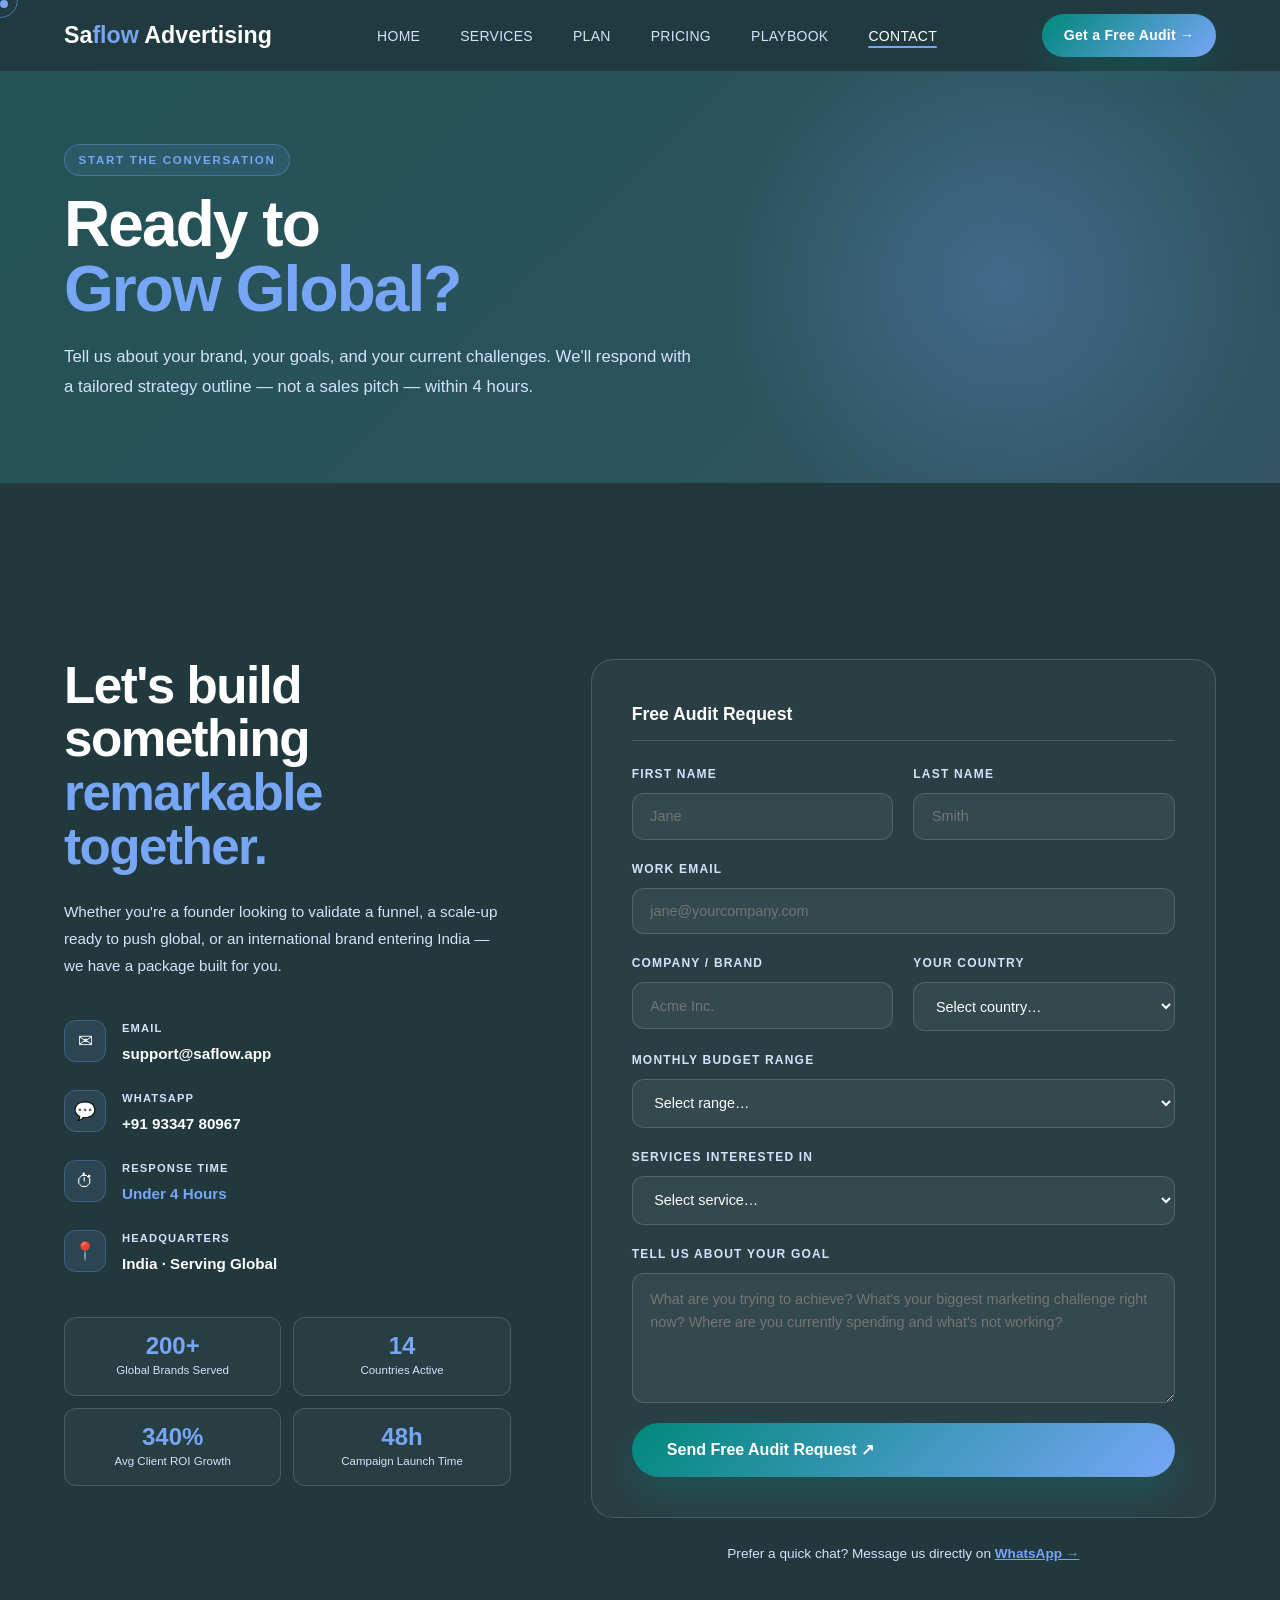
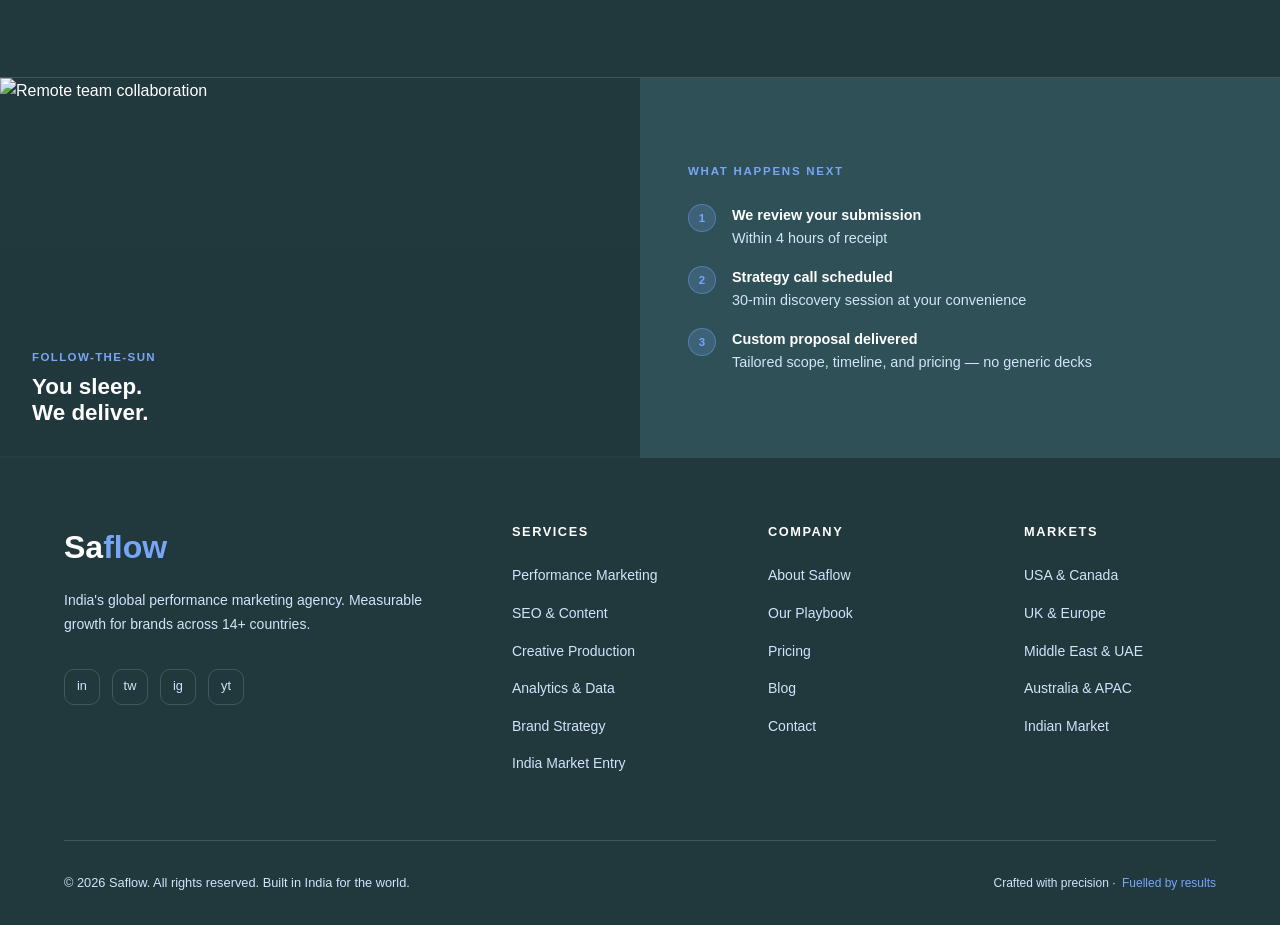
==== commit 1823fd5f: "Map plan slider to tier thresholds and refresh contact number - Slider/input now spans $300 → $2M on" ====
--- a/contact.html
+++ b/contact.html
@@ -89,7 +89,7 @@
           <div class="contact-detail-icon">💬</div>
           <div>
             <div class="contact-detail-label">WhatsApp</div>
-            <div class="contact-detail-val">+91 79035 35024</div>
+            <div class="contact-detail-val">+91 93347 80967</div>
           </div>
         </div>
         <div class="contact-detail-item">
@@ -212,7 +212,7 @@
       <!-- Alternative contact note -->
       <div style="margin-top:1.5rem;text-align:center;color:var(--txt2);font-size:.85rem;line-height:1.7">
         Prefer a quick chat? Message us directly on
-        <a href="https://wa.me/917903535024" style="color:var(--accent2);font-weight:700">WhatsApp →</a>
+        <a href="https://wa.me/919334780967" style="color:var(--accent2);font-weight:700">WhatsApp →</a>
       </div>
     </div>
   </div>
